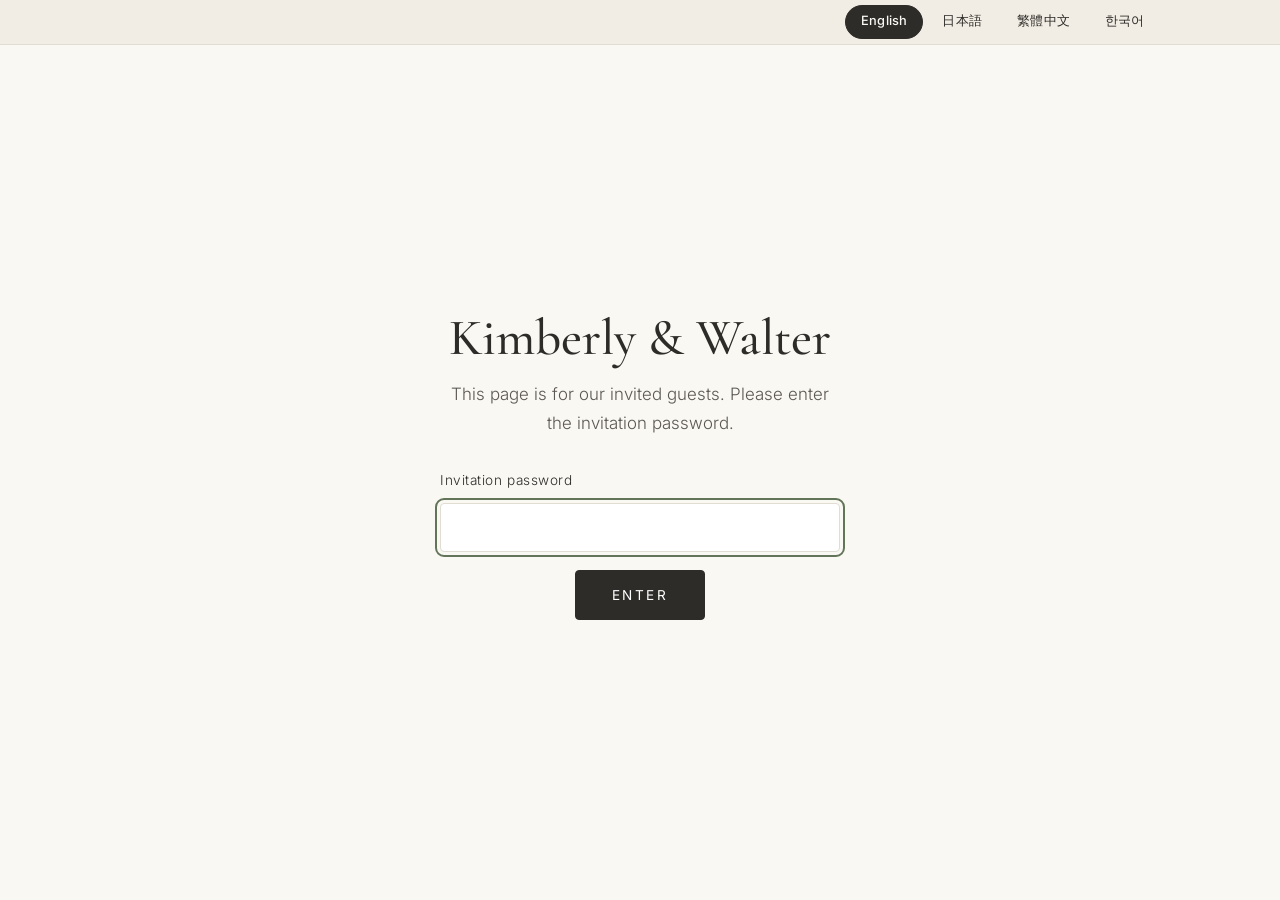
==== index.html @ 2dc23b75 "Sign-in works on every phone browser (backup decryption, name input fixes) Co-Authored-By: Claude Op" ====
<!DOCTYPE html>
<html lang="en">
<head>
  <meta charset="UTF-8">
  <meta name="viewport" content="width=device-width, initial-scale=1.0">
  <script>
    /* The password check needs a secure (https) page; phones that open http:// links would reject the right password. */
    if (location.protocol === "http:" && /(^|\.)teamkimkim\.com$/.test(location.hostname)) location.replace("https:" + location.href.slice(5));
  </script>
  <title>Kimberly &amp; Walter — October 9, 2027 — Nagoya, Japan</title>
  <meta name="description" content="Kimberly (Pochia) Chin and Walter Kim are celebrating their marriage in Nagoya, Japan on Saturday, October 9, 2027. Details, travel guide, and RSVP.">
  <meta property="og:title" content="Kimberly &amp; Walter — October 9, 2027 — Nagoya, Japan">
  <meta property="og:description" content="Saturday, October 9, 2027 · Nagoya, Japan">
  <meta property="og:image" content="https://teamkimkim.com/images/hero.jpg">
  <meta property="og:url" content="https://teamkimkim.com/">
  <meta property="og:type" content="website">
  <link rel="preconnect" href="https://fonts.googleapis.com">
  <link rel="preconnect" href="https://fonts.gstatic.com" crossorigin>
  <link href="https://fonts.googleapis.com/css2?family=Cormorant+Garamond:ital,wght@0,400;0,500;0,600;1,400&family=Inter:wght@300;400;500&family=Noto+Serif+JP:wght@400;500&family=Noto+Serif+TC:wght@400;500&family=Noto+Serif+KR:wght@400;500&display=swap" rel="stylesheet">
  <script>
    /* Fresh CSS/JS on every visit so normal refresh shows the latest edits. */
    window.__assetV = Date.now();
    document.write('<link rel="stylesheet" href="styles.css?v=' + window.__assetV + '">');
    document.write('<script src="guests-data.js?v=' + window.__assetV + '"><\/script>');
    document.write('<script src="gate.js?v=' + window.__assetV + '"><\/script>');
  </script>
</head>
<body>

  <a class="skip-link" href="#main" data-i18n="skip">Skip to content</a>

  <!-- ============ LANGUAGE BAR + NAVIGATION ============ -->
  <header class="site-header">
    <div class="lang-bar" role="group" aria-label="Language" data-i18n-aria-label="lang.label">
      <div class="lang-bar__inner">
        <svg class="lang-bar__icon" viewBox="0 0 24 24" width="16" height="16" aria-hidden="true" focusable="false">
          <circle cx="12" cy="12" r="10" fill="none" stroke="currentColor" stroke-width="1.5"/>
          <path d="M2 12h20M12 2c3 3.3 4.5 6.6 4.5 10S15 18.7 12 22c-3-3.3-4.5-6.6-4.5-10S9 5.3 12 2z" fill="none" stroke="currentColor" stroke-width="1.5"/>
        </svg>
        <button type="button" class="lang-bar__btn" data-lang="en" lang="en" aria-pressed="true">English</button>
        <button type="button" class="lang-bar__btn" data-lang="ja" lang="ja" aria-pressed="false">日本語</button>
        <button type="button" class="lang-bar__btn" data-lang="zh" lang="zh-Hant" aria-pressed="false">繁體中文</button>
        <button type="button" class="lang-bar__btn" data-lang="ko" lang="ko" aria-pressed="false">한국어</button>
      </div>
    </div>

    <nav class="nav" aria-label="Main">
      <a class="nav__brand" href="#top">K <span aria-hidden="true">&amp;</span> W</a>
      <button class="nav__toggle" type="button" aria-expanded="false" aria-controls="nav-menu">
        <span class="nav__toggle-bar"></span>
        <span class="sr-only" data-i18n="nav.menu">Menu</span>
      </button>
      <ul class="nav__menu" id="nav-menu">
        <li><a href="#story" data-i18n="nav.story">Our Story</a></li>
        <li><a href="#venue" data-i18n="nav.venue">Venue &amp; Travel</a></li>
        <li><a href="#schedule" data-i18n="nav.schedule">Schedule</a></li>
        <li><a href="#etiquette" data-i18n="nav.etiquette">Etiquette</a></li>
        <li><a href="#faq" data-i18n="nav.faq">FAQ</a></li>
        <li><a href="contact.html" data-i18n="nav.contact">Questions</a></li>
        <li><a class="nav__cta" href="#rsvp" data-i18n="nav.rsvp">RSVP</a></li>
      </ul>
    </nav>
  </header>

  <main id="main">

    <!-- ============ HERO ============ -->
    <section class="hero" id="top">
      <div class="hero__image">
        <img src="images/hero.jpg" width="1800" height="1350" alt="Kimberly and Walter in front of the Golden Gate Bridge" data-i18n-alt="hero.alt" fetchpriority="high">
      </div>
      <div class="hero__content">
        <h1 class="hero__names">Kimberly <span class="amp">&amp;</span> Walter</h1>
        <p class="hero__date" data-i18n="hero.date">Saturday, October 9, 2027</p>
        <p class="hero__place" data-i18n="hero.place">Hyakkarou 百花籠 · Nagoya, Japan</p>
        <a class="button button--primary" href="#rsvp" data-i18n="hero.rsvp">RSVP</a>
      </div>
    </section>

    <!-- ============ OUR STORY / WELCOME ============ -->
    <section class="section" id="story">
      <div class="container container--narrow">
        <p class="eyebrow" data-i18n="story.eyebrow">Welcome</p>
        <h2 class="section__title" data-i18n="story.title">Kim Kim is getting married</h2>
        <p class="lead" data-i18n="story.lead">
          Kim Kim is celebrating our marriage with a wedding party in Japan, and we would be
          honoured to have you with us. Please join us in Nagoya for a weekend of celebration.
        </p>
        <ul class="translations" data-i18n="story.translations">
          <li lang="ja">キム・キムは日本でのウェディングパーティーで、私たちの結婚をお祝いします！</li>
          <li lang="zh-Hant">Kim Kim 要在日本舉辦婚禮派對慶祝我們的婚禮囉！</li>
          <li lang="ko">김이 일본에서 결혼 파티를 열어 우리의 결혼을 축하하고 있어요!</li>
        </ul>
      </div>

      <div class="container">
        <div class="split">
          <figure class="split__media">
            <img src="images/couple.jpg" width="1050" height="1400" alt="Kimberly leading Walter by the hand along a colonnade" data-i18n-alt="story.alt" loading="lazy">
          </figure>
          <div class="split__text">
            <h3 class="h3" data-i18n="story.whyTitle">Why Japan?</h3>
            <p data-i18n="story.why1">
              We chose Japan as a midpoint between much of where our families reside. A large part of our family also lives there now.
            </p>
            <p data-i18n="story.why2">
              We are grateful you will join us in celebration.
            </p>
          </div>
        </div>
      </div>
    </section>

    <!-- ============ VENUE & TRAVEL ============ -->
    <section class="section section--tinted" id="venue">
      <div class="container container--narrow">
        <h2 class="section__title" data-i18n="venue.title">Hyakkarou 百花籠</h2>
      </div>
      <div class="container">
        <div class="split">
          <div class="split__text">
            <p data-i18n="venue.p1">
              Nestled in the prestigious, historic Shirakabe district of Nagoya, Hyakkarou is a hidden architectural masterpiece. Its core philosophy is Wakon Yōsai — Japanese spirit seamlessly woven with Western ingenuity.
            </p>
            <p data-i18n="venue.p2">
              The venue beautifully resurrects the glamorous Taishō Roman era (the turn of the 20th century), a magical moment in history when traditional Japan met the grand romance of European romanticism. The result is a nostalgic yet avant-garde world where cinematic beauty comes to life.
            </p>
          </div>
          <div class="split__text" id="getting-there">
            <h3 class="h3" data-i18n="venue.gettingThere">Getting There</h3>
            <p class="address" data-i18n="venue.address"><strong>Hyakkarou 百花籠</strong><br>3-6-3 Chikaramachi, Higashi-ku<br>Nagoya-shi, Aichi 461-0018, Japan<br><span lang="ja">愛知県名古屋市東区主税町3丁目6-3</span></p>
            <a class="button button--secondary" href="https://www.google.com/maps/search/?api=1&query=Hyakkarou+3-6-3+Chikaramachi+Higashi-ku+Nagoya+Aichi+461-0018+Japan" target="_blank" rel="noopener" data-i18n="venue.maps">Open in Google Maps</a>
          </div>
        </div>

        <figure class="feature-image">
          <img src="images/venue.jpg" width="2800" height="2100" alt="The grand staircase and chandelier inside Hyakkarou" data-i18n-alt="venue.alt" loading="lazy">
        </figure>

        <div class="cards">
          <article class="card">
            <h3 class="card__title"><span data-i18n="venue.shuttleTitle">Complimentary Shuttle</span> <span class="card__tag" data-i18n="venue.recommended">Recommended</span></h3>
            <p data-i18n="venue.shuttleText">A private shuttle bus will run directly between Nagoya Station (Taikō-dōri Exit) and the venue on the wedding day. Travel time approx. 15–20 minutes.</p>
          </article>
          <article class="card">
            <h3 class="card__title" data-i18n="venue.taxiTitle">By Taxi</h3>
            <p data-i18n="venue.taxiText">Take a taxi from Nagoya Station and show the driver the Japanese address above. Approx. 15 minutes; ¥2,000–¥2,500.</p>
          </article>
          <article class="card">
            <h3 class="card__title" data-i18n="venue.subwayTitle">By Subway</h3>
            <p data-i18n="venue.subwayText">Take the Sakura-dōri Line to Takaoka Station. The venue is a 10-minute walk from Exit 2.</p>
          </article>
        </div>
      </div>
    </section>

    <!-- ============ SCHEDULE ============ -->
    <section class="section" id="schedule">
      <div class="container container--narrow">
        <h2 class="section__title" data-i18n="schedule.title">Schedule of Events</h2>
        <p class="lead" data-i18n="schedule.lead" id="schedule-lead-all">
          Three days together in Nagoya. The wedding celebration is on Saturday; the welcome dinner
          and brunch are optional — just let us know on the RSVP form if you can join.
        </p>
          <p class="lead" data-i18n="schedule.leadWedding" id="schedule-lead-wedding" hidden>We can’t wait to celebrate with you at our wedding in Nagoya on Saturday, October 9.</p>
      </div>
      <div class="container">
        <ol class="timeline">
          <li class="timeline__item" data-party-event="dinner">
            <div class="timeline__date">
              <span class="timeline__day" data-i18n="schedule.fri">Friday</span>
              <span class="timeline__num" data-i18n="schedule.friDate">October 8</span>
            </div>
            <div class="timeline__body">
              <h3 class="h3" data-i18n="schedule.dinnerTitle">Welcome Dinner</h3>
              <p class="placeholder" data-i18n="schedule.dinnerPlaceholder">[Time and location to be announced]</p>
              <p data-i18n="schedule.dinnerText">A relaxed evening to say hello and settle in before the big day.</p>
              <div class="schedule-cal" data-schedule-cal="dinner"></div>
            </div>
          </li>
          <li class="timeline__item timeline__item--highlight">
            <div class="timeline__date">
              <span class="timeline__day" data-i18n="schedule.sat">Saturday</span>
              <span class="timeline__num" data-i18n="schedule.satDate">October 9</span>
            </div>
            <div class="timeline__body">
              <h3 class="h3" data-i18n="schedule.weddingTitle">Wedding Celebration</h3>
              <p data-i18n="schedule.weddingAddress"><strong>Hyakkarou 百花籠</strong><br>3-6-3 Chikaramachi, Higashi-ku, Nagoya, Aichi 461-0018<br><span lang="ja">愛知県名古屋市東区主税町3丁目6-3</span></p>
              <p class="placeholder" data-i18n="schedule.weddingPlaceholder">[Ceremony and reception times to be announced]</p>
              <a class="button button--secondary" href="https://www.google.com/maps/search/?api=1&query=Hyakkarou+3-6-3+Chikaramachi+Higashi-ku+Nagoya+Aichi+461-0018+Japan" target="_blank" rel="noopener" data-i18n="schedule.maps">Open in Google Maps</a>
              <div class="schedule-cal" data-schedule-cal="wedding"></div>
            </div>
          </li>
          <li class="timeline__item" data-party-event="brunch">
            <div class="timeline__date">
              <span class="timeline__day" data-i18n="schedule.sun">Sunday</span>
              <span class="timeline__num" data-i18n="schedule.sunDate">October 10</span>
            </div>
            <div class="timeline__body">
              <h3 class="h3" data-i18n="schedule.brunchTitle">Happy Brunch</h3>
              <p class="placeholder" data-i18n="schedule.brunchPlaceholder">[Time and location to be announced]</p>
              <p data-i18n="schedule.brunchText">One more meal together before everyone heads off to explore Japan.</p>
              <div class="schedule-cal" data-schedule-cal="brunch"></div>
            </div>
          </li>
        </ol>
      </div>
    </section>

    <!-- ============ EXPLORE NAGOYA ============ -->
    <section class="section" id="guide">
      <div class="container container--narrow">
        <h2 class="section__title" data-i18n="guide.exploreTitle">Explore Nagoya</h2>
        <p class="lead" data-i18n="guide.lead">
          October falls right in autumn <em>kōyō</em> season in Japan — parks and countryside blaze
          with red, orange, and gold foliage. Early October weather can vary. Days are often
          warm — lately around 24–30&nbsp;°C / 75–86&nbsp;°F, and sometimes hotter — while
          mornings and evenings cool off. Pack a light layer for the swing.
        </p>
      </div>

      <div class="container">
        <div class="split">
          <figure class="split__media">
            <img src="images/nagoya-castle.jpg" width="1024" height="768" alt="Nagoya Castle framed by autumn maple leaves" data-i18n-alt="guide.castleAlt" loading="lazy">
          </figure>
          <div class="split__text">
            <p data-i18n="guide.exploreText">
              Immerse yourself in history at <a href="https://www.nagoya-info.jp/en/spot/detail/1/" target="_blank" rel="noopener"><strong>Nagoya Castle</strong></a>, where the gold-leafed
              Hommaru Palace offers flat, easy walking paths. Just minutes from the venue,
              <a href="https://www.nagoya-info.jp/en/spot/detail/34/" target="_blank" rel="noopener"><strong>Tokugawaen</strong></a> is a majestic feudal-lord garden — a tranquil spot for
              traditional matcha by the water. Stroll the covered lanes of the
              <a href="https://www.nagoya-info.jp/en/spot/detail/19/" target="_blank" rel="noopener"><strong>Ōsu Kannon Shopping District</strong></a> for nostalgic street snacks, or dive
              into sleek Japanese engineering at the fully indoor
              <a href="https://www.nagoya-info.jp/en/spot/detail/16/" target="_blank" rel="noopener"><strong>SCMAGLEV and Railway Park</strong></a>.
            </p>
          </div>
        </div>

        <div class="split split--reverse">
          <figure class="split__media split__media--pair">
            <img src="images/food-1.jpg" width="900" height="675" alt="Hitsumabushi — grilled eel over rice, served with condiments and broth" data-i18n-alt="guide.food1Alt" loading="lazy">
            <img src="images/food-2.jpg" width="900" height="599" alt="Miso katsu — crispy pork cutlet with rich miso sauce" data-i18n-alt="guide.food2Alt" loading="lazy">
          </figure>
          <div class="split__text">
            <h3 class="h3" data-i18n="guide.foodTitle">Food You Must Try</h3>
            <p data-i18n="guide.foodText">
              <em>Nagoya meshi</em> is famous for bold, savoury flavours anchored by a dark red miso
              called <em>aka-miso</em>. The crown jewel is <strong>hitsumabushi</strong> — premium
              grilled eel over rice, enjoyed three ways: plain, with fresh condiments, and finally as
              a comforting dashi soup. Don’t miss <strong>miso katsu</strong>, a crispy pork cutlet
              drizzled with sweet-savoury miso sauce, and <strong>tebasaki</strong>, deeply addictive
              pepper-seasoned fried chicken wings.
            </p>
          </div>
        </div>

        <h3 class="h3 h3--center" data-i18n="guide.tipsTitle">Practical Tips</h3>
        <dl class="tips">
          <div class="tips__item">
            <dt data-i18n="guide.tip6Title">Safety</dt>
            <dd data-i18n="guide.tip6Text">Japan is very safe. You can generally walk nearly anywhere at any time of day.</dd>
          </div>
          <div class="tips__item">
            <dt data-i18n="guide.tip1Title">Currency</dt>
            <dd data-i18n="guide.tip1Text">Japanese Yen (¥). Foreign cards, as well as Google and Apple Pay work widely. A little cash is handy for smaller shops and restaurants. ATMs at 7-Eleven and Japan Post accept foreign cards.</dd>
          </div>
          <div class="tips__item">
            <dt data-i18n="guide.tip2Title">Getting around</dt>
            <dd data-i18n="guide.tip2Text">Subway: tap Visa/Mastercard or Apple/Google Pay at the gate. JR: IC card or paper ticket. Any IC card (manaca, TOICA, Suica, PASMO) works on trains and subway — buy at a station machine, top up there or at 7-Eleven, FamilyMart or Lawson.</dd>
          </div>
          <div class="tips__item">
            <dt data-i18n="guide.tip3Title">Language</dt>
            <dd data-i18n="guide.tip3Text">English signage is common in tourist areas and on trains. The camera in Google Translate is especially helpful for menus and signs.</dd>
          </div>
          <div class="tips__item">
            <dt data-i18n="guide.tip4Title">Wi-Fi &amp; roaming</dt>
            <dd data-i18n="guide.tip4Text">Most international phone plans work in Japan for roaming, so many guests will not need a pocket Wi-Fi or eSIM. If your plan does not include Japan, you can rent a pocket Wi-Fi at the airport or buy a data SIM or eSIM — helpful for maps and transit apps.</dd>
          </div>
        </dl>
      </div>
    </section>

    <!-- ============ ETIQUETTE ============ -->
    <section class="section" id="etiquette">
      <div class="container container--narrow">
        <h2 class="section__title" data-i18n="etiquette.title">Etiquette</h2>
        <p class="lead" data-i18n="etiquette.lead">Japan is a country of customs and rules. Following some basic few is the best way to show respect.</p>
      </div>
      <div class="container">
        <ul class="etiquette-list" data-i18n="etiquette.list">
          <li>While silent use of phones are fine, avoid holding phone calls and keep voices low on public transit.</li>
          <li>There is no tipping; attempts to can even confuse service providers. Excellent service is generally a virtue in Japan.</li>
          <li>Eating or drinking while walking or commuting is generally considered taboo.</li>
          <li>Public trash cans are uncommon — carry your trash until you find one, or back to your hotel.</li>
          <li>On crowded trains, wear your backpack on the front so you don’t bump others.</li>
          <li>Masks are commonly worn for a variety of reasons or out of respect for others. If you are feeling under the weather, we kindly encourage you to wear one.</li>
          <li>Please be ready to remove your shoes in homes, temples, some restaurants, and other indoor spaces — look for a step or slippers at the entrance.</li>
        </ul>
      </div>
    </section>

    <!-- ============ FAQ ============ -->
    <section class="section" id="faq">
      <div class="container container--narrow">
        <h2 class="section__title" data-i18n="faq.title">Questions &amp; Answers</h2>

        <div class="faq">
          <details class="faq__item">
            <summary data-i18n="faq.q1">What is the dress code?</summary>
            <p data-i18n="faq.a1">Please join us in traditional wedding formal attire — a suit or tuxedo, or a formal gown or elegant evening dress. Early October can vary: days are often warm, and evenings cool off, so a light jacket or wrap is a good idea.</p>
          </details>
          <details class="faq__item">
            <summary data-i18n="faq.q2">Where should we stay?</summary>
            <p data-i18n="faq.a2">Two areas work especially well. Near <strong>Nagoya Station</strong> — where our complimentary wedding-day shuttle departs — convenient major hotels include the <strong>Nagoya Marriott Associa Hotel</strong> and the <strong>Nagoya JR Gate Tower Hotel</strong>, both connected to the station. Closer to the venue, the <strong>Sakae</strong> area (and neighborhoods around Takaoka Station) puts you a short subway or taxi ride from Hyakkarou. There are plenty of excellent hotels beyond these two areas as well, so please choose whatever fits your plans best.</p>
          </details>
          <details class="faq__item">
            <summary data-i18n="faq.q3">When should I RSVP by?</summary>
            <p data-i18n="faq.a3Deadline"><strong>Please reply by Wednesday, March 31, 2027.</strong></p>
            <p data-i18n="faq.a3">Please reply as early as you can so we can plan seating and catering. Need to change your answer? Just send the RSVP form again before the deadline — we’ll use your latest reply.</p>
          </details>
          <details class="faq__item">
            <summary data-i18n="faq.q4">May I bring a guest?</summary>
            <p data-i18n="faq.a4">We would love to celebrate with everyone dear to you. Our venue, however, is intimate and holds us to a strict guest count, so we are only able to offer a plus-one to a limited number of guests. If a guest is included in your invitation, we will let you know personally. Thank you so much for your understanding.</p>
          </details>
          <details class="faq__item">
            <summary data-i18n="faq.q5">Will there be a registry?</summary>
            <p data-i18n="faq.a5">Your presence in Japan is truly the greatest gift to us.</p>
          </details>
          <details class="faq__item">
            <summary data-i18n="faq.q6">How do I get to the venue?</summary>
            <p data-i18n="faq.a6">Take the complimentary shuttle from Nagoya Station (Taikō-dōri Exit), a 15-minute taxi, or the Sakura-dōri subway line to Takaoka Station (10-minute walk from Exit 2). See <a href="#getting-there">Getting there</a>.</p>
          </details>
        </div>
      </div>
    </section>

    <!-- ============ RSVP ============ -->
    <section class="section section--tinted" id="rsvp">
      <div class="container container--narrow">
        <h2 class="section__title" data-i18n="rsvp.title">RSVP</h2>
        <p class="lead" data-i18n="rsvp.lead">We hope you can join us. Please fill in one reply per household. Kindly reply by March 31, 2027.</p>

        <!-- NOTE: the name="" and value="" attributes below are what gets sent to
             the RSVP Google Sheet. They stay in English in every language on purpose, so the
             RSVP list is consistent. Only the visible labels are translated. -->
        <!-- Shown instead of the form after the RSVP deadline (script.js). -->
        <div class="form-status form-status--info" id="rsvp-closed" hidden></div>

        <form class="rsvp-form" id="rsvp-form" novalidate>
          <!-- Honeypot anti-spam field (hidden from humans) -->
          <div class="hp" aria-hidden="true">
            <label for="_gotcha" data-i18n="rsvp.honeypot">Leave this field empty</label>
            <input type="text" id="_gotcha" name="_gotcha" tabindex="-1" autocomplete="off">
          </div>

          <p class="replying-as" id="replying-as"></p>
          <div class="form-status form-status--info existing-reply" id="existing-reply" hidden></div>

          <div class="field">
            <label for="name"><span data-i18n="rsvp.name">Full name</span> <span class="req" aria-hidden="true">*</span></label>
            <input type="text" id="name" name="name" autocomplete="name" autocapitalize="words" autocorrect="off" spellcheck="false" required aria-required="true" aria-describedby="name-error">
            <p class="field__error" id="name-error" role="alert"></p>
          </div>

          <div class="field">
            <label for="email"><span data-i18n="rsvp.email">Email</span> <span class="req" aria-hidden="true">*</span></label>
            <input type="email" id="email" name="email" autocomplete="email" inputmode="email" required aria-required="true" aria-describedby="email-error">
            <p class="field__error" id="email-error" role="alert"></p>
          </div>

          <fieldset class="field" aria-describedby="attending-error">
            <legend><span data-i18n="rsvp.attending">Will you be attending?</span> <span class="req" aria-hidden="true">*</span></legend>
            <div class="choice-group">
              <label class="choice">
                <input type="radio" name="attending" value="Joyfully accepts" required>
                <span data-i18n="rsvp.accepts">Joyfully accepts</span>
              </label>
              <label class="choice">
                <input type="radio" name="attending" value="Regretfully declines">
                <span data-i18n="rsvp.declines">Regretfully declines</span>
              </label>
            </div>
            <p class="field__error" id="attending-error" role="alert"></p>
          </fieldset>

          <div id="attending-details">
            <p class="party-note" id="party-note"></p>

            <div class="field" id="guests-field" hidden>
              <label for="guests"><span data-i18n="rsvp.guests">How many will attend, including yourself?</span> <span class="req" aria-hidden="true">*</span></label>
              <select id="guests" name="guests" aria-describedby="guests-error"></select>
              <p class="field__error" id="guests-error" role="alert"></p>
            </div>

            <!-- One name box per extra guest; built by script.js from the party size. -->
            <div id="extra-guests"></div>

            <fieldset class="field" id="events-field" hidden>
              <legend data-i18n="rsvp.events">Can you also join us for the welcome dinner and brunch?</legend>
              <div class="choice-group choice-group--stacked">
                <label class="choice">
                  <input type="checkbox" name="events" value="Welcome dinner (Fri, Oct 8)">
                  <span data-i18n="rsvp.eventDinner">Welcome dinner — Friday, October 8</span>
                </label>
                <label class="choice">
                  <input type="checkbox" name="events" value="Happy brunch (Sun, Oct 10)">
                  <span data-i18n="rsvp.eventBrunch">Happy brunch — Sunday, October 10</span>
                </label>
                <label class="choice">
                  <input type="checkbox" name="events" value="Not available">
                  <span data-i18n="rsvp.eventNone">Not available for either</span>
                </label>
              </div>
            </fieldset>

            <fieldset class="field">
              <legend data-i18n="rsvp.dietary">Dietary restrictions or allergies</legend>
              <div class="choice-group choice-group--wrap">
                <label class="choice"><input type="checkbox" name="dietary" value="None"><span data-i18n="rsvp.dietNone">None</span></label>
                <label class="choice"><input type="checkbox" name="dietary" value="Vegetarian"><span data-i18n="rsvp.dietVegetarian">Vegetarian</span></label>
                <label class="choice"><input type="checkbox" name="dietary" value="Vegan"><span data-i18n="rsvp.dietVegan">Vegan</span></label>
                <label class="choice"><input type="checkbox" name="dietary" value="Gluten-free"><span data-i18n="rsvp.dietGluten">Gluten-free</span></label>
                <label class="choice"><input type="checkbox" name="dietary" value="Halal"><span data-i18n="rsvp.dietHalal">Halal</span></label>
                <label class="choice"><input type="checkbox" name="dietary" value="Kosher"><span data-i18n="rsvp.dietKosher">Kosher</span></label>
                <label class="choice"><input type="checkbox" name="dietary" value="Other"><span data-i18n="rsvp.dietOther">Other</span></label>
              </div>
            </fieldset>

            <div class="field" id="dietary-other-field" hidden>
              <label for="dietary_other" data-i18n="rsvp.dietaryOther">Please tell us more about your dietary needs</label>
              <input type="text" id="dietary_other" name="dietary_other" autocomplete="off">
            </div>

          </div>

          <div class="field">
            <label for="message"><span data-i18n="rsvp.message">A message for the couple</span> <span class="optional" data-i18n="rsvp.optional">(optional)</span></label>
            <textarea id="message" name="message" rows="4"></textarea>
          </div>

          <div class="form-actions">
            <button class="button button--primary" type="submit" id="submit-button" data-i18n="rsvp.submit">Send RSVP</button>
            <p class="form-alt">
              <span data-i18n="rsvp.or">or</span> <a id="mailto-link" href="mailto:kimkimchinv@gmail.com?subject=Wedding%20RSVP" data-i18n="rsvp.emailUs">email us</a>
            </p>
          </div>

          <div class="form-status" id="form-status" role="status" aria-live="polite"></div>
          <!-- Shown after a successful attending RSVP; filled by script.js -->
          <div class="calendar-reminders" id="calendar-reminders" hidden></div>
        </form>
      </div>
    </section>

    <!-- ============ QUESTIONS ============ -->
    <section class="section closing">
      <div class="container container--narrow">
        <p class="closing__text">
          <a class="closing__link" href="contact.html" data-i18n="closing.prompt">Have a question? Ask us here</a>
        </p>
      </div>
    </section>

  </main>

  <footer class="site-footer">
    <div class="container">
      <p class="site-footer__names">Kimberly <span class="amp">&amp;</span> Walter</p>
      <p data-i18n="footer.date">Saturday, October 9, 2027 · Nagoya, Japan</p>
    </div>
  </footer>

  <script>
    document.write('<script src="i18n.js?v=' + window.__assetV + '"><\/script>');
    document.write('<script src="calendar-events.js?v=' + window.__assetV + '"><\/script>');
    document.write('<script src="script.js?v=' + window.__assetV + '"><\/script>');
  </script>
</body>
</html>
---- styles.css ----
/* ==========================================================================
   Kimberly & Walter — Wedding Website
   Formal, airy, mobile-first.
   Colours and fonts are defined once below; change them here.
   ========================================================================== */

:root {
  --ivory: #faf8f3;
  --ivory-deep: #f1ede4;
  --white: #ffffff;
  --charcoal: #2e2c29;
  --ink-soft: #5c5853;
  --line: #e2ddd2;
  --sage: #7f9276;
  --sage-deep: #637559;
  --sage-pale: #e9eee6;
  --error: #a0463f;
  --error-pale: #f8ebea;

  --font-display: "Cormorant Garamond", "Times New Roman", Georgia, serif;
  --font-body: "Inter", -apple-system, BlinkMacSystemFont, "Segoe UI", Helvetica, Arial, sans-serif;

  /* Type roles — corresponding text uses the same face, color, and size */
  --text-body-size: 1.0625rem; /* 17px */
  --text-body-weight: 300;
  --text-body-color: var(--ink-soft);
  --text-body-line: 1.7;
  --text-section-size: clamp(2.1rem, 5.5vw, 3.1rem);
  --text-subhead-size: 1.75rem;
  --text-card-title-size: 1.4rem;

  --container: 1080px;
  --narrow: 680px;
  --radius: 4px;
}

/* ---------- Reset & base ---------- */
*, *::before, *::after { box-sizing: border-box; }

html {
  scroll-behavior: smooth;
  scroll-padding-top: 116px; /* language bar + sticky nav */
  -webkit-text-size-adjust: 100%;
}

/* ---------- Language-specific fonts & spacing ----------
   The serif display font has no Japanese / Chinese / Korean glyphs, so each
   language adds a matching Noto Serif (loaded from Google Fonts in index.html)
   plus the usual system fonts as fallbacks. */
html[lang="ja"] {
  --font-display: "Cormorant Garamond", "Noto Serif JP", "Hiragino Mincho ProN", "Yu Mincho", "YuMincho", serif;
  --font-body: "Inter", "Hiragino Sans", "Hiragino Kaku Gothic ProN", "Yu Gothic", "Meiryo", -apple-system, sans-serif;
}
html[lang="zh-Hant"] {
  --font-display: "Cormorant Garamond", "Noto Serif TC", "PingFang TC", "Songti TC", "Microsoft JhengHei", serif;
  --font-body: "Inter", "PingFang TC", "Microsoft JhengHei", "Heiti TC", -apple-system, sans-serif;
}
html[lang="ko"] {
  --font-display: "Cormorant Garamond", "Noto Serif KR", "Apple SD Gothic Neo", "Malgun Gothic", "Nanum Myeongjo", serif;
  --font-body: "Inter", "Apple SD Gothic Neo", "Malgun Gothic", "Nanum Gothic", -apple-system, sans-serif;
}
html:not([lang="en"]) body { font-weight: 400; }
html:not([lang="en"]) h1,
html:not([lang="en"]) h2,
html:not([lang="en"]) h3 { line-height: 1.3; }
html:not([lang="en"]) .eyebrow,
html:not([lang="en"]) .timeline__day,
html:not([lang="en"]) .card__tag { letter-spacing: 0.15em; }
html:not([lang="en"]) .nav__menu a,
html:not([lang="en"]) .button { letter-spacing: 0.08em; }
html:not([lang="en"]) .hero__date { letter-spacing: 0.03em; }
html:not([lang="en"]) .hero__place { letter-spacing: 0.04em; }

body {
  margin: 0;
  font-family: var(--font-body);
  font-weight: var(--text-body-weight);
  font-size: var(--text-body-size);
  line-height: var(--text-body-line);
  color: var(--text-body-color);
  background: var(--ivory);
}

img { display: block; max-width: 100%; height: auto; }

h1, h2, h3, h4 {
  font-family: var(--font-display);
  font-weight: 500;
  line-height: 1.15;
  margin: 0 0 0.5em;
  color: var(--charcoal);
}

p { margin: 0 0 1em; }
a { color: var(--sage-deep); text-decoration-thickness: 1px; text-underline-offset: 3px; }
a:hover { color: var(--charcoal); }
strong { font-weight: 500; }
em { font-style: italic; }

.sr-only {
  position: absolute; width: 1px; height: 1px; padding: 0; margin: -1px;
  overflow: hidden; clip: rect(0 0 0 0); white-space: nowrap; border: 0;
}

.skip-link {
  position: absolute; left: 1rem; top: -100px;
  background: var(--charcoal); color: var(--white);
  padding: 0.6rem 1rem; z-index: 1000; border-radius: var(--radius);
}
.skip-link:focus { top: 1rem; }

:focus-visible {
  outline: 2px solid var(--sage-deep);
  outline-offset: 3px;
}

/* ---------- Layout helpers ---------- */
.container {
  width: 100%;
  max-width: var(--container);
  margin: 0 auto;
  padding: 0 1.25rem;
}
.container--narrow { max-width: var(--narrow); text-align: center; }

.section { padding: 4.5rem 0; background: var(--ivory); }
.section--tinted { background: var(--ivory); }

.eyebrow {
  font-family: var(--font-body);
  font-size: 0.75rem;
  letter-spacing: 0.28em;
  text-transform: uppercase;
  color: var(--sage-deep);
  margin-bottom: 0.9rem;
  font-weight: 400;
}

.section__title {
  font-size: var(--text-section-size);
  margin-bottom: 1.1rem;
}

.lead {
  font-family: var(--font-body);
  font-size: var(--text-body-size);
  color: var(--text-body-color);
  line-height: var(--text-body-line);
  margin-bottom: 2rem;
}

.h3 { font-size: var(--text-subhead-size); margin-bottom: 0.6rem; }
.h3--center { text-align: center; margin-top: 3.5rem; }
.center { text-align: center; }

p.placeholder,
.placeholder {
  color: var(--ink-soft);
  font-style: italic;
  font-size: var(--text-body-size);
  background: var(--ivory-deep);
  border-left: 2px solid var(--sage);
  padding: 0.35rem 0.75rem;
  display: inline-block;
  border-radius: 2px;
}

.text-link {
  font-family: var(--font-body);
  font-size: var(--text-body-size);
}

/* ---------- Buttons ---------- */
.button {
  /* Flex centring so <a> and <button> versions line up at the same height. */
  display: inline-flex;
  align-items: center;
  justify-content: center;
  line-height: 1.2;
  -webkit-appearance: none;
  appearance: none;
  font-family: var(--font-body);
  font-size: 0.85rem;
  letter-spacing: 0.18em;
  text-transform: uppercase;
  text-decoration: none;
  font-weight: 400;
  padding: 1rem 2.25rem;
  min-height: 48px;
  border-radius: var(--radius);
  border: 1px solid transparent;
  cursor: pointer;
  transition: background-color 0.2s, color 0.2s, border-color 0.2s;
}
.button--primary { background: var(--charcoal); color: var(--white); border-color: var(--charcoal); }
.button--primary:hover { background: var(--sage-deep); border-color: var(--sage-deep); color: var(--white); }
.button--secondary { background: transparent; color: var(--charcoal); border-color: var(--charcoal); }
.button--secondary:hover { background: var(--charcoal); color: var(--white); }
.button--compact {
  padding: 0.7rem 1.1rem;
  font-size: 0.75rem;
  letter-spacing: 0.12em;
  min-height: 44px;
  text-align: center;
}
.button[disabled] { opacity: 0.6; cursor: wait; }

/* ---------- Header / nav ---------- */
.site-header {
  position: sticky;
  top: 0;
  z-index: 100;
  background: rgba(250, 248, 243, 0.94);
  backdrop-filter: blur(8px);
  -webkit-backdrop-filter: blur(8px);
  border-bottom: 1px solid var(--line);
}

/* ---------- Language bar ---------- */
.lang-bar {
  background: var(--ivory-deep);
  border-bottom: 1px solid var(--line);
}
.lang-bar__inner {
  max-width: var(--container);
  margin: 0 auto;
  padding: 0.3rem 0.5rem;
  display: flex;
  align-items: center;
  justify-content: center;
  flex-wrap: wrap;
  gap: 0.15rem;
}
.lang-bar__icon {
  color: var(--ink-soft);
  margin-right: 0.35rem;
  flex-shrink: 0;
}
.lang-bar__btn {
  appearance: none;
  -webkit-appearance: none;
  background: transparent;
  border: 1px solid transparent;
  border-radius: 999px;
  color: var(--charcoal);
  font-family: var(--font-body);
  font-size: 0.8rem;
  font-weight: 400;
  letter-spacing: 0.02em;
  line-height: 1;
  padding: 0.55rem 0.7rem;
  min-height: 34px;
  cursor: pointer;
  white-space: nowrap;
  transition: background-color 0.2s, color 0.2s, border-color 0.2s;
}
.lang-bar__btn:hover { border-color: var(--line); background: var(--white); }
.lang-bar__btn[aria-pressed="true"] {
  background: var(--charcoal);
  border-color: var(--charcoal);
  color: var(--ivory);
  font-weight: 500;
}
.lang-bar__btn:focus-visible { outline-offset: 1px; }

@media (min-width: 860px) {
  .lang-bar__inner { justify-content: flex-end; padding: 0.3rem 1.25rem; gap: 0.25rem; }
  .lang-bar__btn { padding: 0.5rem 0.9rem; }
}

.nav {
  max-width: var(--container);
  margin: 0 auto;
  padding: 0 1.25rem;
  display: flex;
  align-items: center;
  justify-content: space-between;
  min-height: 64px;
  flex-wrap: wrap;
}

.nav__brand {
  font-family: var(--font-display);
  font-size: 1.5rem;
  letter-spacing: 0.12em;
  text-decoration: none;
  color: var(--charcoal);
}

.nav__toggle {
  appearance: none;
  background: none;
  border: 0;
  width: 48px;
  height: 48px;
  display: grid;
  place-items: center;
  cursor: pointer;
  position: relative;
}
.nav__toggle-bar,
.nav__toggle-bar::before,
.nav__toggle-bar::after {
  content: "";
  display: block;
  width: 24px;
  height: 1.5px;
  background: var(--charcoal);
  position: relative;
  transition: transform 0.25s, opacity 0.25s;
}
.nav__toggle-bar::before { position: absolute; top: -7px; }
.nav__toggle-bar::after { position: absolute; top: 7px; }
.nav__toggle[aria-expanded="true"] .nav__toggle-bar { background: transparent; }
.nav__toggle[aria-expanded="true"] .nav__toggle-bar::before { transform: translateY(7px) rotate(45deg); }
.nav__toggle[aria-expanded="true"] .nav__toggle-bar::after { transform: translateY(-7px) rotate(-45deg); }

.nav__menu {
  list-style: none;
  margin: 0;
  padding: 0.5rem 0 1rem;
  width: 100%;
  display: none;
  flex-direction: column;
}
.nav__menu.is-open { display: flex; }
.nav__menu a {
  display: block;
  padding: 0.8rem 0.25rem;
  font-size: 0.8rem;
  letter-spacing: 0.2em;
  text-transform: uppercase;
  text-decoration: none;
  color: var(--charcoal);
  font-weight: 400;
}
.nav__menu a:hover { color: var(--sage-deep); }
.nav__cta { color: var(--sage-deep) !important; }

@media (min-width: 860px) {
  .nav__toggle { display: none; }
  .nav__menu {
    display: flex;
    flex-direction: row;
    width: auto;
    padding: 0;
    gap: 1.35rem;
  }
  .nav__menu li { display: flex; align-items: center; }
  .nav__menu a { padding: 1.4rem 0; }
  .nav__cta {
    border: 1px solid var(--sage-deep);
    padding: 0.5rem 1.1rem !important;
    border-radius: var(--radius);
  }
  .nav__cta:hover { background: var(--sage-deep); color: var(--white) !important; }
}

/* ---------- Hero ---------- */
.hero {
  background: var(--ivory);
}
.hero__image {
  position: relative;
  height: 56vh;
  min-height: 320px;
  max-height: 680px;
  overflow: hidden;
}
.hero__image img {
  width: 100%;
  height: 100%;
  object-fit: cover;
  object-position: 30% 70%;
}
.hero__image::after {
  content: "";
  position: absolute; inset: 0;
  background: linear-gradient(to bottom, rgba(250,248,243,0) 60%, rgba(250,248,243,0.92) 100%);
}
.hero__content {
  text-align: center;
  padding: 2.5rem 1.25rem 4.5rem;
  max-width: 720px;
  margin: 0 auto;
}
.hero__names {
  font-size: clamp(2.8rem, 10vw, 5.25rem);
  font-weight: 400;
  letter-spacing: 0.02em;
  margin: 0 0 1rem;
}
.amp {
  font-style: italic;
  font-weight: 400;
  color: var(--sage-deep);
  padding: 0 0.1em;
}
.hero__date {
  font-family: var(--font-display);
  font-size: clamp(1.35rem, 3.5vw, 1.75rem);
  letter-spacing: 0.06em;
  margin-bottom: 0.25rem;
  color: var(--charcoal);
}
.hero__place {
  color: var(--ink-soft);
  letter-spacing: 0.08em;
  font-size: 0.95rem;
  margin-bottom: 2.25rem;
}

@media (min-width: 860px) {
  .hero__image { height: 66vh; }
}

/* ---------- Translations ---------- */
.translations {
  list-style: none;
  padding: 1.5rem 0 0;
  margin: 0 0 2.5rem;
  border-top: 1px solid var(--line);
  color: var(--ink-soft);
  font-size: 0.95rem;
}
.translations li { margin-bottom: 0.4rem; }

/* ---------- Split (text + image) ---------- */
.split {
  display: grid;
  gap: 2rem;
  align-items: center;
  margin-top: 2.5rem;
}
.split__media img {
  width: 100%;
  border-radius: var(--radius);
  aspect-ratio: 4 / 3;
  object-fit: cover;
}
.split__media--pair {
  display: grid;
  grid-template-columns: 1fr 1fr;
  gap: 0.75rem;
}
.split__media--pair img { aspect-ratio: 1 / 1; }
.split__text p,
.timeline__body p:not(.placeholder) {
  font-family: var(--font-body);
  font-size: var(--text-body-size);
  color: var(--text-body-color);
  line-height: var(--text-body-line);
}
.split__text p:last-child { margin-bottom: 0; }

@media (min-width: 860px) {
  .split { grid-template-columns: 1fr 1fr; gap: 4rem; margin-top: 3.5rem; }
  .split--reverse .split__media { order: 2; }
  .split--reverse .split__text:first-child { order: 1; }
}

.feature-image {
  margin: 3rem 0 0;
}
.feature-image img {
  width: 100%;
  aspect-ratio: 4 / 3;
  max-height: 560px;
  object-fit: cover;
  border-radius: var(--radius);
}

/* ---------- Timeline (schedule) ---------- */
.timeline {
  list-style: none;
  margin: 1rem auto 0;
  padding: 0;
  max-width: 800px;
}
.timeline__item {
  display: grid;
  grid-template-columns: 1fr;
  gap: 0.75rem;
  padding: 1.75rem 0;
  border-top: 1px solid var(--line);
}
.timeline__item:last-child { border-bottom: 1px solid var(--line); }
.timeline__date {
  display: flex;
  gap: 0.6rem;
  align-items: baseline;
}
.timeline__day {
  font-size: 0.75rem;
  letter-spacing: 0.25em;
  text-transform: uppercase;
  color: var(--sage-deep);
}
.timeline__num {
  font-family: var(--font-display);
  font-size: 1.5rem;
  color: var(--charcoal);
}
.timeline__body p:last-child { margin-bottom: 0; }
.timeline__item--highlight .timeline__num { font-size: 1.75rem; }

@media (min-width: 640px) {
  .timeline__item { grid-template-columns: 180px 1fr; gap: 2rem; padding: 2.25rem 0; }
  .timeline__date { flex-direction: column; gap: 0.1rem; }
}

/* ---------- Address & cards ---------- */
.address {
  font-family: var(--font-body);
  font-style: normal;
  font-size: var(--text-body-size);
  color: var(--text-body-color);
  line-height: var(--text-body-line);
  margin-bottom: 1.25rem;
}

.cards {
  display: grid;
  gap: 1.25rem;
  margin-top: 3rem;
}
.card {
  background: var(--ivory);
  border: 1px solid var(--line);
  border-radius: var(--radius);
  padding: 1.75rem 1.5rem;
}
.card__title,
.tips__item dt,
.faq__item summary {
  font-family: var(--font-display);
  font-size: var(--text-card-title-size);
  font-weight: 500;
  line-height: 1.15;
  color: var(--charcoal);
}

.card__title {
  display: flex;
  flex-wrap: wrap;
  align-items: center;
  gap: 0.6rem;
}
.card__tag {
  font-family: var(--font-body);
  font-size: 0.65rem;
  letter-spacing: 0.18em;
  text-transform: uppercase;
  color: var(--sage-deep);
  background: var(--sage-pale);
  padding: 0.25rem 0.6rem;
  border-radius: 999px;
}
.card p {
  font-family: var(--font-body);
  font-size: var(--text-body-size);
  color: var(--text-body-color);
  line-height: var(--text-body-line);
}
.card p:last-child { margin-bottom: 0; }

@media (min-width: 720px) {
  .cards { grid-template-columns: repeat(3, 1fr); }
}

/* ---------- Tips ---------- */
.tips {
  display: grid;
  gap: 1.5rem;
  margin: 1.5rem 0 2.5rem;
}
.tips__item dt { margin-bottom: 0.2rem; }
.tips__item dd {
  margin: 0;
  font-family: var(--font-body);
  font-size: var(--text-body-size);
  color: var(--text-body-color);
  line-height: var(--text-body-line);
}
.tips__item dd ul {
  margin: 0.45rem 0 0;
  padding-left: 1.15em;
}
.tips__item dd li {
  font-size: inherit;
  font-weight: inherit;
  color: inherit;
  line-height: inherit;
}
.tips__item dd li + li { margin-top: 0.2rem; }

@media (min-width: 720px) {
  .tips { grid-template-columns: repeat(2, 1fr); gap: 2rem 3rem; }
}

/* ---------- Etiquette ---------- */
.etiquette-list {
  text-align: left;
  margin: 0 auto;
  max-width: var(--container);
  padding-left: 1.2em;
  font-family: var(--font-body);
  font-size: var(--text-body-size);
  color: var(--text-body-color);
  line-height: var(--text-body-line);
}
.etiquette-list li + li { margin-top: 0.55rem; }

/* ---------- Invitation gate ---------- */
html.is-locked { background: var(--ivory); }
html.is-locked,
html.is-locked body {
  overflow: hidden;
  height: 100%;
}
html.is-locked body > *:not(.invite-gate) { display: none !important; }

.invite-gate {
  min-height: 100vh;
  min-height: 100dvh;
  display: flex;
  flex-direction: column;
  background: var(--ivory);
}
.invite-gate__langs { border-bottom: 1px solid var(--line); }
.invite-gate__card {
  flex: 1;
  display: flex;
  flex-direction: column;
  justify-content: center;
  max-width: 28rem;
  width: 100%;
  margin: 0 auto;
  padding: 3rem 1.5rem 4rem;
  text-align: center;
}
.invite-gate__names {
  font-family: var(--font-display);
  font-size: clamp(2.2rem, 7vw, 3.2rem);
  font-weight: 500;
  margin: 0 0 0.8rem;
}
.invite-gate__lead {
  color: var(--ink-soft);
  margin-bottom: 2rem;
}
.invite-gate__form {
  display: grid;
  gap: 0.7rem;
  text-align: left;
}
.invite-gate__form label {
  font-size: 0.85rem;
  letter-spacing: 0.04em;
  color: var(--charcoal);
}
.invite-gate__form input {
  font-family: var(--font-body);
  font-size: 1rem;
  padding: 0.85rem 0.9rem;
  border: 1px solid var(--line);
  border-radius: var(--radius);
  background: var(--white);
  color: var(--charcoal);
}
.invite-gate__form .button { justify-self: center; margin-top: 0.4rem; }
.invite-gate__error {
  margin: 1rem 0 0;
  color: var(--error);
  font-size: 0.95rem;
  text-align: center;
}
.invite-gate__error a { color: inherit; }
.invite-gate [hidden] { display: none !important; }
.invite-gate__form .invite-gate__lead { text-align: center; margin-bottom: 1.2rem; }
.invite-gate__party { margin: -1rem 0 1.6rem; color: var(--charcoal); }
.invite-gate__actions {
  display: flex;
  flex-wrap: wrap;
  gap: 0.6rem;
  justify-content: center;
}
.invite-gate__choices { display: grid; gap: 0.6rem; margin-top: -1rem; }
.invite-gate__choice {
  display: grid;
  gap: 0.2rem;
  text-align: left;
  text-transform: none;
  letter-spacing: normal;
  padding: 0.8rem 1rem;
}
.invite-gate__choice span { font-size: 0.85rem; color: var(--ink-soft); font-weight: 400; }
.invite-gate__link,
.link-button {
  background: none;
  border: 0;
  padding: 0;
  font: inherit;
  color: var(--sage-deep);
  text-decoration: underline;
  cursor: pointer;
}
.invite-gate__link { margin-top: 1rem; }

/* ---------- FAQ ---------- */
.faq { text-align: left; margin-top: 2rem; }
.faq__item {
  border-top: 1px solid var(--line);
}
.faq__item:last-child { border-bottom: 1px solid var(--line); }
.faq__item summary {
  cursor: pointer;
  list-style: none;
  padding: 1.1rem 2.5rem 1.1rem 0;
  position: relative;
  min-height: 48px;
}
.faq__item summary::-webkit-details-marker { display: none; }
.faq__item summary::after {
  content: "+";
  position: absolute;
  right: 0.25rem;
  top: 50%;
  transform: translateY(-50%);
  font-size: 1.6rem;
  color: var(--sage-deep);
  font-weight: 300;
}
.faq__item[open] summary::after { content: "–"; }
.faq__item p {
  padding-right: 1rem;
}
.faq__item p:not(.placeholder) {
  font-family: var(--font-body);
  font-size: var(--text-body-size);
  color: var(--text-body-color);
  line-height: var(--text-body-line);
}
.faq__item p:last-child { margin-bottom: 1.25rem; }

/* ---------- RSVP form ---------- */
.rsvp-form {
  text-align: left;
  background: var(--ivory);
  border: 1px solid var(--line);
  border-radius: var(--radius);
  padding: 1.75rem 1.25rem;
  margin-top: 0.5rem;
}
@media (min-width: 640px) {
  .rsvp-form { padding: 2.75rem 2.5rem; }
}

.hp { position: absolute; left: -10000px; top: auto; width: 1px; height: 1px; overflow: hidden; }

.field { margin-bottom: 1.6rem; border: 0; padding: 0; min-width: 0; }
.field label,
.field legend {
  display: block;
  font-size: 0.9rem;
  font-weight: 400;
  letter-spacing: 0.02em;
  margin-bottom: 0.45rem;
  padding: 0;
}
.req { color: var(--sage-deep); }
.optional { color: var(--ink-soft); font-weight: 300; }

.field input[type="text"],
.field input[type="email"],
.field select,
.field textarea {
  width: 100%;
  font: inherit;
  font-weight: 300;
  color: var(--charcoal);
  background: var(--white);
  border: 1px solid #cfc9bd;
  border-radius: var(--radius);
  padding: 0.85rem 0.95rem;
  min-height: 50px;
  transition: border-color 0.2s, box-shadow 0.2s;
}
.field textarea { resize: vertical; }
.field select {
  appearance: none;
  -webkit-appearance: none;
  background-image: url("data:image/svg+xml;charset=utf-8,%3Csvg xmlns='http://www.w3.org/2000/svg' width='14' height='9' viewBox='0 0 14 9'%3E%3Cpath d='M1 1l6 6 6-6' fill='none' stroke='%232e2c29' stroke-width='1.5'/%3E%3C/svg%3E");
  background-repeat: no-repeat;
  background-position: right 1rem center;
  padding-right: 2.75rem;
}
.field input:focus,
.field select:focus,
.field textarea:focus {
  outline: none;
  border-color: var(--sage-deep);
  box-shadow: 0 0 0 3px var(--sage-pale);
}
.field.is-invalid input,
.field.is-invalid select,
.field.is-invalid textarea {
  border-color: var(--error);
}
.field__error {
  color: var(--error);
  font-size: 0.875rem;
  margin: 0.4rem 0 0;
  min-height: 0;
}
.field__error:empty { display: none; }

.choice-group {
  display: flex;
  flex-wrap: wrap;
  gap: 0.6rem;
}
.choice-group--stacked { flex-direction: column; }
.field .choice {
  display: flex;
  align-items: center;
  gap: 0.6rem;
  background: var(--white);
  border: 1px solid #cfc9bd;
  border-radius: var(--radius);
  padding: 0.75rem 1rem;
  min-height: 48px;
  cursor: pointer;
  font-size: 0.95rem;
  margin: 0;
  flex: 1 1 auto;
  transition: border-color 0.2s, background-color 0.2s;
}
.choice-group--wrap .choice { flex: 0 1 auto; }
.choice:hover { border-color: var(--sage); }
.choice:has(input:checked) { border-color: var(--sage-deep); background: var(--sage-pale); }
.choice input {
  accent-color: var(--sage-deep);
  width: 1.1rem;
  height: 1.1rem;
  margin: 0;
  flex-shrink: 0;
}
.field.is-invalid .choice { border-color: var(--error); }

.form-actions {
  display: flex;
  flex-direction: column;
  align-items: flex-start;
  gap: 0.75rem;
  margin-top: 0.5rem;
}
.form-actions .button { width: 100%; text-align: center; }
.form-alt { margin: 0; color: var(--ink-soft); font-size: 0.95rem; }

@media (min-width: 640px) {
  .form-actions { flex-direction: row; align-items: center; gap: 1.5rem; }
  .form-actions .button { width: auto; }
}

.form-status {
  margin-top: 1.5rem;
  padding: 1rem 1.25rem;
  border-radius: var(--radius);
  font-size: 0.975rem;
  line-height: 1.6;
  display: none;
}
.form-status:not(:empty) { display: block; }
.form-status--success { background: var(--sage-pale); color: var(--sage-deep); border: 1px solid var(--sage); }
.form-status--error { background: var(--error-pale); color: var(--error); border: 1px solid var(--error); }
.form-status--info { background: var(--ivory-deep); color: var(--charcoal); border: 1px solid var(--line); }
.form-status a { color: inherit; font-weight: 500; }

.rsvp-form.is-sent .field,
.rsvp-form.is-sent .form-actions,
.rsvp-form.is-sent .replying-as,
.rsvp-form.is-sent .existing-reply,
.rsvp-form.is-sent .party-note { display: none; }

.replying-as { margin: 0 0 1.2rem; color: var(--ink-soft); }
.existing-reply { margin: 0 0 1.4rem; }
.party-note {
  margin: 0 0 1.2rem;
  padding: 0.8rem 1rem;
  background: var(--ivory-deep);
  border-radius: var(--radius);
  color: var(--charcoal);
}

/* ---------- Calendar reminders (post-RSVP) ---------- */
.calendar-reminders {
  margin-top: 1.5rem;
  padding: 1.35rem 1.25rem 1.25rem;
  border: 1px solid var(--line);
  border-radius: var(--radius);
  background: var(--white);
}
.calendar-reminders[hidden] { display: none !important; }
.calendar-reminders__title {
  font-family: var(--font-display);
  font-size: 1.35rem;
  font-weight: 500;
  margin: 0 0 0.4rem;
  color: var(--charcoal);
}
.calendar-reminders__lead,
.calendar-reminders__note,
.calendar-reminders__subscribe {
  margin: 0 0 1rem;
  color: var(--ink-soft);
  font-size: 0.95rem;
  line-height: 1.55;
}
.calendar-reminders__note,
.calendar-reminders__subscribe { margin-bottom: 0; }
.calendar-reminders__subscribe { margin-top: 0.75rem; }
.calendar-reminders__subscribe + .calendar-reminders__note { margin-top: 0.65rem; }
.calendar-reminders__subscribe a { color: var(--sage-deep); font-weight: 500; }
.calendar-reminders__list {
  list-style: none;
  margin: 0 0 0.25rem;
  padding: 0;
  display: flex;
  flex-direction: column;
  gap: 1.1rem;
}
.calendar-reminders__event-title {
  margin: 0 0 0.55rem;
  font-size: 0.98rem;
  font-weight: 500;
  color: var(--charcoal);
}
.calendar-actions {
  display: flex;
  flex-wrap: wrap;
  gap: 0.5rem;
}
.calendar-actions .button { width: auto; }

/* ---------- Schedule calendar links ---------- */
.schedule-cal {
  margin-top: 1rem;
}
.schedule-cal[hidden] { display: none !important; }
.schedule-cal__label {
  margin: 0 0 0.45rem !important;
  font-family: var(--font-body) !important;
  font-size: 0.78rem !important;
  letter-spacing: 0.08em;
  text-transform: uppercase;
  color: var(--sage-deep) !important;
  line-height: 1.4 !important;
}
.schedule-cal .calendar-actions { gap: 0.4rem; }
.schedule-cal .button--compact {
  padding: 0.35rem 0.7rem;
  font-size: 0.8rem;
}

/* ---------- Closing ---------- */
.closing { padding-top: 3rem; }
.closing__text {
  font-family: var(--font-display);
  font-size: clamp(1.4rem, 3.5vw, 1.8rem);
  line-height: 1.45;
  color: var(--charcoal);
}
.closing__link {
  color: inherit;
  text-decoration-thickness: 1px;
  text-underline-offset: 0.2em;
}
.closing__link:hover { color: var(--sage-deep); }
.closing__sign {
  font-family: var(--font-display);
  font-style: italic;
  font-size: 1.5rem;
  color: var(--sage-deep);
  margin-top: 1.5rem;
}

/* ---------- Footer ---------- */
.site-footer {
  border-top: 1px solid var(--line);
  padding: 3rem 0 3.5rem;
  text-align: center;
  color: var(--ink-soft);
  font-size: 0.9rem;
}
.site-footer__names {
  font-family: var(--font-display);
  font-size: 1.75rem;
  color: var(--charcoal);
  margin-bottom: 0.25rem;
}
.site-footer p { margin-bottom: 0.4rem; }
.site-footer__contact { margin-top: 1rem; }

/* ---------- Motion preferences ---------- */
@media (prefers-reduced-motion: reduce) {
  html { scroll-behavior: auto; }
  * { transition: none !important; }
}
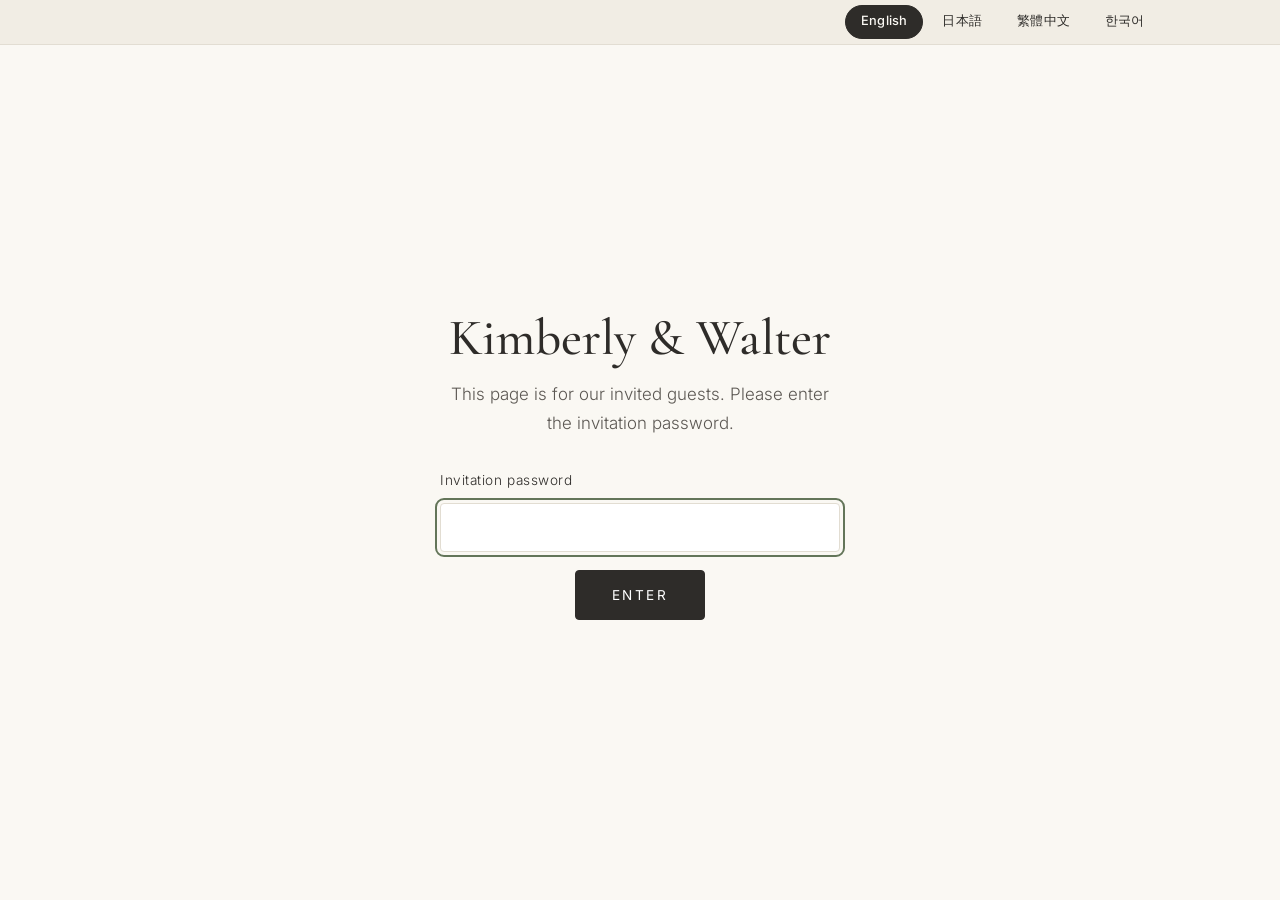
==== commit c64af325: "Set the wedding celebration start time to 3:15 PM. Co-authored-by: Cursor <cursoragent@cursor.com>" ====
--- a/index.html
+++ b/index.html
@@ -186,7 +186,7 @@
             <div class="timeline__body">
               <h3 class="h3" data-i18n="schedule.weddingTitle">Wedding Celebration</h3>
               <p data-i18n="schedule.weddingAddress"><strong>Hyakkarou 百花籠</strong><br>3-6-3 Chikaramachi, Higashi-ku, Nagoya, Aichi 461-0018<br><span lang="ja">愛知県名古屋市東区主税町3丁目6-3</span></p>
-              <p class="placeholder" data-i18n="schedule.weddingPlaceholder">[Ceremony and reception times to be announced]</p>
+              <p data-i18n="schedule.weddingPlaceholder">3:15&nbsp;PM</p>
               <a class="button button--secondary" href="https://www.google.com/maps/search/?api=1&query=Hyakkarou+3-6-3+Chikaramachi+Higashi-ku+Nagoya+Aichi+461-0018+Japan" target="_blank" rel="noopener" data-i18n="schedule.maps">Open in Google Maps</a>
               <div class="schedule-cal" data-schedule-cal="wedding"></div>
             </div>
@@ -321,7 +321,7 @@
           </details>
           <details class="faq__item">
             <summary data-i18n="faq.q4">May I bring a guest?</summary>
-            <p data-i18n="faq.a4">We would love to celebrate with everyone dear to you. Our venue, however, is intimate and holds us to a strict guest count, so we are only able to offer a plus-one to a limited number of guests. If a guest is included in your invitation, we will let you know personally. Thank you so much for your understanding.</p>
+            <p data-i18n="faq.a4">We would love to celebrate with everyone dear to you. Our venue, however, is intimate and holds us to a strict guest count, so we are only able to offer a plus-one to a limited number of guests. Your invitation will note if a guest or children are included. Thank you so much for your understanding.</p>
           </details>
           <details class="faq__item">
             <summary data-i18n="faq.q5">Will there be a registry?</summary>
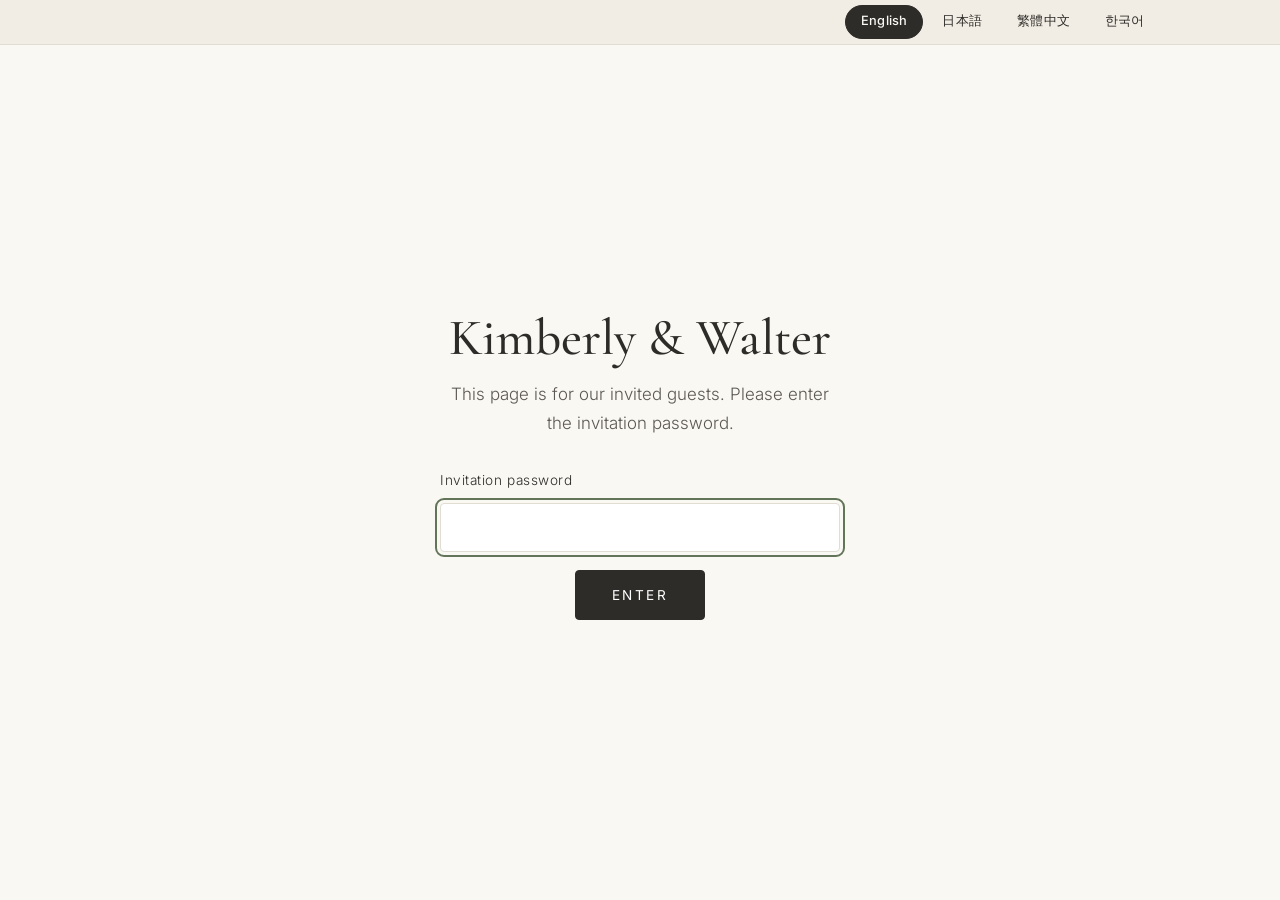
==== commit 53f6a259: "Add language-specific Japan visa FAQs for US and Taiwanese guests." ====
--- a/index.html
+++ b/index.html
@@ -186,7 +186,7 @@
             <div class="timeline__body">
               <h3 class="h3" data-i18n="schedule.weddingTitle">Wedding Celebration</h3>
               <p data-i18n="schedule.weddingAddress"><strong>Hyakkarou 百花籠</strong><br>3-6-3 Chikaramachi, Higashi-ku, Nagoya, Aichi 461-0018<br><span lang="ja">愛知県名古屋市東区主税町3丁目6-3</span></p>
-              <p data-i18n="schedule.weddingPlaceholder">3:15&nbsp;PM</p>
+              <p class="placeholder" data-i18n="schedule.weddingPlaceholder">[Ceremony and reception times to be announced]</p>
               <a class="button button--secondary" href="https://www.google.com/maps/search/?api=1&query=Hyakkarou+3-6-3+Chikaramachi+Higashi-ku+Nagoya+Aichi+461-0018+Japan" target="_blank" rel="noopener" data-i18n="schedule.maps">Open in Google Maps</a>
               <div class="schedule-cal" data-schedule-cal="wedding"></div>
             </div>
@@ -321,7 +321,7 @@
           </details>
           <details class="faq__item">
             <summary data-i18n="faq.q4">May I bring a guest?</summary>
-            <p data-i18n="faq.a4">We would love to celebrate with everyone dear to you. Our venue, however, is intimate and holds us to a strict guest count, so we are only able to offer a plus-one to a limited number of guests. Your invitation will note if a guest or children are included. Thank you so much for your understanding.</p>
+            <p data-i18n="faq.a4">We would love to celebrate with everyone dear to you. Our venue, however, is intimate and holds us to a strict guest count, so we are only able to offer a plus-one to a limited number of guests. If a guest is included in your invitation, we will let you know personally. Thank you so much for your understanding.</p>
           </details>
           <details class="faq__item">
             <summary data-i18n="faq.q5">Will there be a registry?</summary>
@@ -330,6 +330,14 @@
           <details class="faq__item">
             <summary data-i18n="faq.q6">How do I get to the venue?</summary>
             <p data-i18n="faq.a6">Take the complimentary shuttle from Nagoya Station (Taikō-dōri Exit), a 15-minute taxi, or the Sakura-dōri subway line to Takaoka Station (10-minute walk from Exit 2). See <a href="#getting-there">Getting there</a>.</p>
+          </details>
+          <details class="faq__item" data-i18n-langs="en">
+            <summary data-i18n="faq.q7">Do U.S. citizens need a visa for Japan?</summary>
+            <p data-i18n="faq.a7">U.S. citizens do <strong>not</strong> need a visa for short stays of up to <strong>90 days</strong> for tourism or to attend a wedding. Your passport should be valid for your stay and have a blank page for the entry stamp. Rules can change, so please double-check the <a href="https://travel.state.gov/content/travel/en/international-travel/International-Travel-Country-Information-Pages/Japan.html" target="_blank" rel="noopener">U.S. State Department’s Japan page</a> before you travel.</p>
+          </details>
+          <details class="faq__item" data-i18n-langs="zh" hidden>
+            <summary data-i18n="faq.q8">Do Taiwanese citizens need a visa for Japan?</summary>
+            <p data-i18n="faq.a8">Taiwanese citizens do <strong>not</strong> need a visa for short stays of up to <strong>90 days</strong> for tourism or to attend a wedding, if their passport shows a personal ID number. Your passport should be valid for your stay and have a blank page for the entry stamp. Rules can change, so please double-check the <a href="https://www.boca.gov.tw/sp-foof-countrycp-01-31-92761-1.html" target="_blank" rel="noopener">Taiwan Ministry of Foreign Affairs Japan page</a> before you travel.</p>
           </details>
         </div>
       </div>
@@ -393,8 +401,13 @@
               <p class="field__error" id="guests-error" role="alert"></p>
             </div>
 
-            <!-- One name box per extra guest; built by script.js from the party size. -->
-            <div id="extra-guests"></div>
+            <!-- When guest count > 1: checkboxes for who in the party is coming. -->
+            <fieldset class="field" id="coming-who-field" hidden>
+              <legend data-i18n="rsvp.comingWho">Who will be attending?</legend>
+              <p class="field__hint" id="coming-who-hint"></p>
+              <div class="choice-group choice-group--stacked" id="extra-guests"></div>
+              <p class="field__error" id="coming-who-error" role="alert"></p>
+            </fieldset>
 
             <fieldset class="field" id="events-field" hidden>
               <legend data-i18n="rsvp.events">Can you also join us for the welcome dinner and brunch?</legend>
--- a/styles.css
+++ b/styles.css
@@ -848,6 +848,20 @@
 }
 .field.is-invalid .choice { border-color: var(--error); }
 
+.choice--needs-name {
+  flex-wrap: wrap;
+}
+.coming-who__name {
+  flex: 1 1 100%;
+  margin: 0.35rem 0 0 1.7rem;
+  min-width: 0;
+}
+#coming-who-field .field__hint {
+  margin: 0 0 0.75rem;
+  color: var(--ink-muted, #5c574e);
+  font-size: 0.9rem;
+}
+
 .form-actions {
   display: flex;
   flex-direction: column;
@@ -884,6 +898,26 @@
 .rsvp-form.is-sent .party-note { display: none; }
 
 .replying-as { margin: 0 0 1.2rem; color: var(--ink-soft); }
+.party-switch {
+  margin: 0.75rem 0 0;
+  padding: 0.9rem 1rem;
+  background: var(--ivory-deep);
+  border-radius: var(--radius);
+}
+.party-switch__lead {
+  margin: 0 0 0.65rem;
+  font-size: 0.9rem;
+  color: var(--charcoal);
+}
+.party-switch__choices {
+  display: grid;
+  gap: 0.5rem;
+}
+.party-switch__choice {
+  width: 100%;
+  justify-content: flex-start;
+  text-align: left;
+}
 .existing-reply { margin: 0 0 1.4rem; }
 .party-note {
   margin: 0 0 1.2rem;
